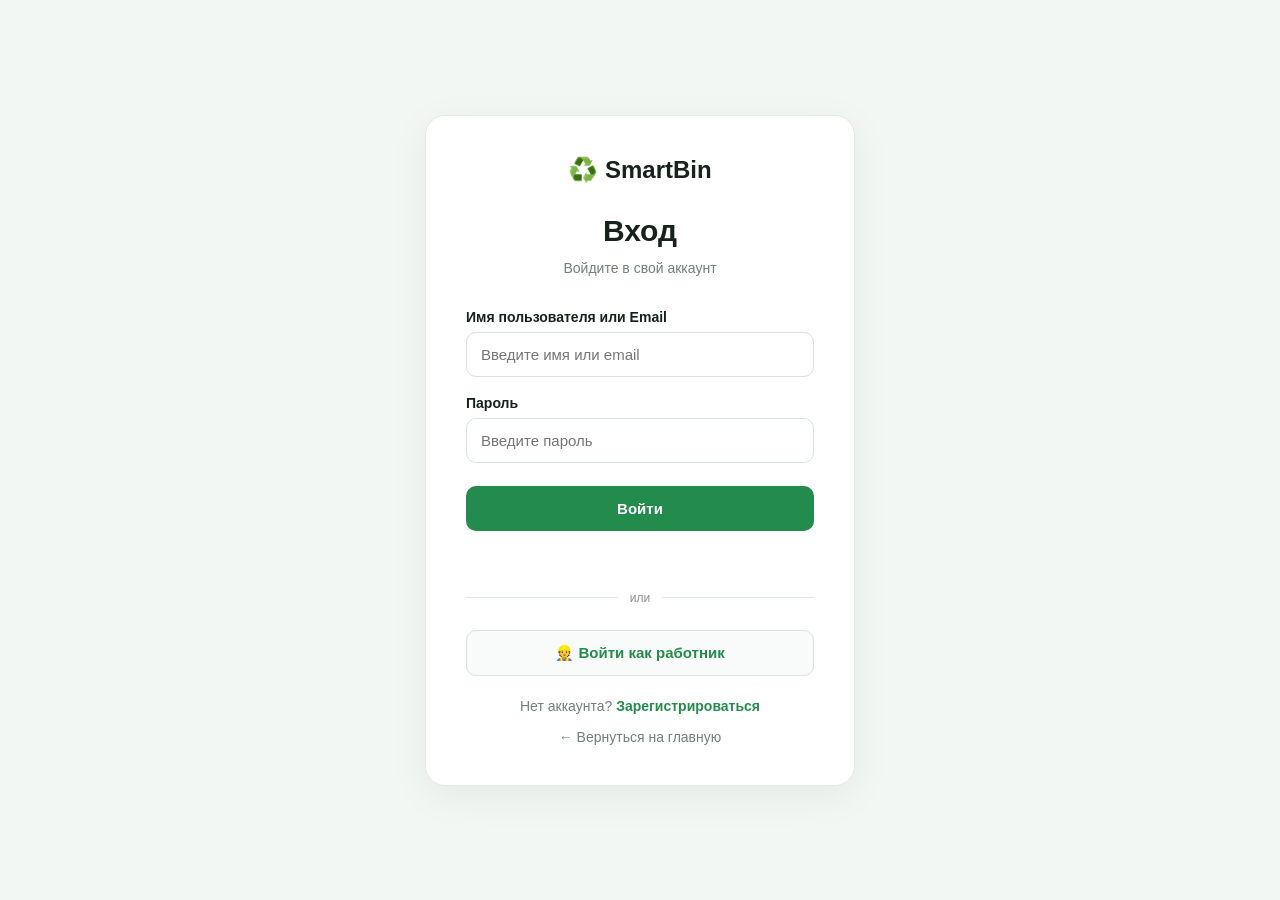
==== login.html @ 29dd36ff "Add files via upload" ====
<!DOCTYPE html>
<html lang="ru">

<head>
    <meta charset="UTF-8">

    <meta
        name="viewport"
        content="width=device-width, initial-scale=1.0"
    >

    <title>SmartBin — Вход</title>

    <link rel="stylesheet" href="login.css">
</head>

<body>

    <div class="login-page">

        <div class="login-card">

            <div class="logo">
                ♻️ SmartBin
            </div>

            <h1>
                Вход
            </h1>

            <p class="subtitle">
                Войдите в свой аккаунт
            </p>


            <form id="loginForm">

                <div class="form-group">

                    <label for="login">
                        Имя пользователя или Email
                    </label>

                    <input
                        type="text"
                        id="login"
                        placeholder="Введите имя или email"
                        required
                    >

                </div>


                <div class="form-group">

                    <label for="password">
                        Пароль
                    </label>

                    <input
                        type="password"
                        id="password"
                        placeholder="Введите пароль"
                        required
                    >

                </div>


                <button
                    type="submit"
                    id="loginButton"
                    class="login-button"
                >
                    Войти
                </button>

            </form>


            <div
                id="loginMessage"
                class="message"
            ></div>


            <div class="divider">
                <span>или</span>
            </div>


            <a
                href="worker-login.html"
                class="worker-button"
            >
                👷 Войти как работник
            </a>


            <p class="register-text">

                Нет аккаунта?

                <a href="register.html">
                    Зарегистрироваться
                </a>

            </p>


            <a
                href="index.html"
                class="back-link"
            >
                ← Вернуться на главную
            </a>

        </div>

    </div>


    <script src="login.js"></script>

</body>

</html>
---- login.css ----
* {
    box-sizing: border-box;
    margin: 0;
    padding: 0;
}

body {
    font-family: Arial, sans-serif;
    background: #f3f7f4;
    color: #17221b;
}

.login-page {
    min-height: 100vh;
    display: flex;
    align-items: center;
    justify-content: center;
    padding: 20px;
}

.login-card {
    width: 100%;
    max-width: 430px;
    background: white;
    border: 1px solid #e3ebe5;
    border-radius: 20px;
    padding: 40px;
    box-shadow: 0 10px 40px rgba(0, 0, 0, 0.06);
}

.logo {
    text-align: center;
    font-size: 24px;
    font-weight: 700;
    margin-bottom: 30px;
}

.login-icon {
    width: 70px;
    height: 70px;
    margin: 0 auto 20px;
    border-radius: 50%;
    background: #eaf5ed;
    display: flex;
    align-items: center;
    justify-content: center;
    font-size: 34px;
}

h1 {
    text-align: center;
    font-size: 30px;
    margin-bottom: 10px;
}

.subtitle {
    text-align: center;
    color: #718078;
    font-size: 14px;
    line-height: 1.5;
    margin-bottom: 30px;
}

.form-group {
    margin-bottom: 18px;
}

label {
    display: block;
    font-size: 14px;
    font-weight: 600;
    margin-bottom: 7px;
}

input {
    width: 100%;
    padding: 13px 14px;
    border: 1px solid #d9e2dc;
    border-radius: 10px;
    outline: none;
    font-size: 15px;
    transition:
        border-color 0.2s,
        box-shadow 0.2s;
}

input:focus {
    border-color: #238c4c;
    box-shadow: 0 0 0 3px rgba(35, 140, 76, 0.1);
}

.login-button {
    width: 100%;
    border: none;
    border-radius: 10px;
    padding: 14px;
    background: #238c4c;
    color: white;
    font-size: 15px;
    font-weight: 700;
    cursor: pointer;
    margin-top: 5px;
    transition: background 0.2s;
}

.login-button:hover {
    background: #19783e;
}

.login-button:disabled {
    background: #9eaaa3;
    cursor: not-allowed;
}

.message {
    min-height: 20px;
    text-align: center;
    font-size: 14px;
    margin-top: 15px;
}

.message.error {
    color: #d64b4b;
}

.message.success {
    color: #238c4c;
}

.divider {
    display: flex;
    align-items: center;
    gap: 12px;
    margin: 25px 0;
}

.divider::before,
.divider::after {
    content: "";
    height: 1px;
    background: #e3e9e5;
    flex: 1;
}

.divider span {
    color: #8a958e;
    font-size: 12px;
}

.worker-button {
    display: flex;
    align-items: center;
    justify-content: center;
    width: 100%;
    padding: 13px;
    border: 1px solid #d9e2dc;
    border-radius: 10px;
    background: #f8fbf9;
    color: #238c4c;
    text-decoration: none;
    font-size: 15px;
    font-weight: 700;
    transition:
        background 0.2s,
        border-color 0.2s,
        transform 0.2s;
}

.worker-button:hover {
    background: #eaf5ed;
    border-color: #238c4c;
    transform: translateY(-1px);
}

.register-text {
    text-align: center;
    margin-top: 22px;
    color: #718078;
    font-size: 14px;
}

.register-text a {
    color: #238c4c;
    text-decoration: none;
    font-weight: 600;
}

.register-text a:hover {
    text-decoration: underline;
}
.back-link {
    display: block;
    text-align: center;
    margin-top: 15px;
    color: #718078;
    text-decoration: none;
    font-size: 14px;
}

.back-link:hover {
    color: #238c4c;
}

@media (max-width: 500px) {
    .login-card {
        padding: 30px 22px;
    }

    h1 {
        font-size: 26px;
    }
}
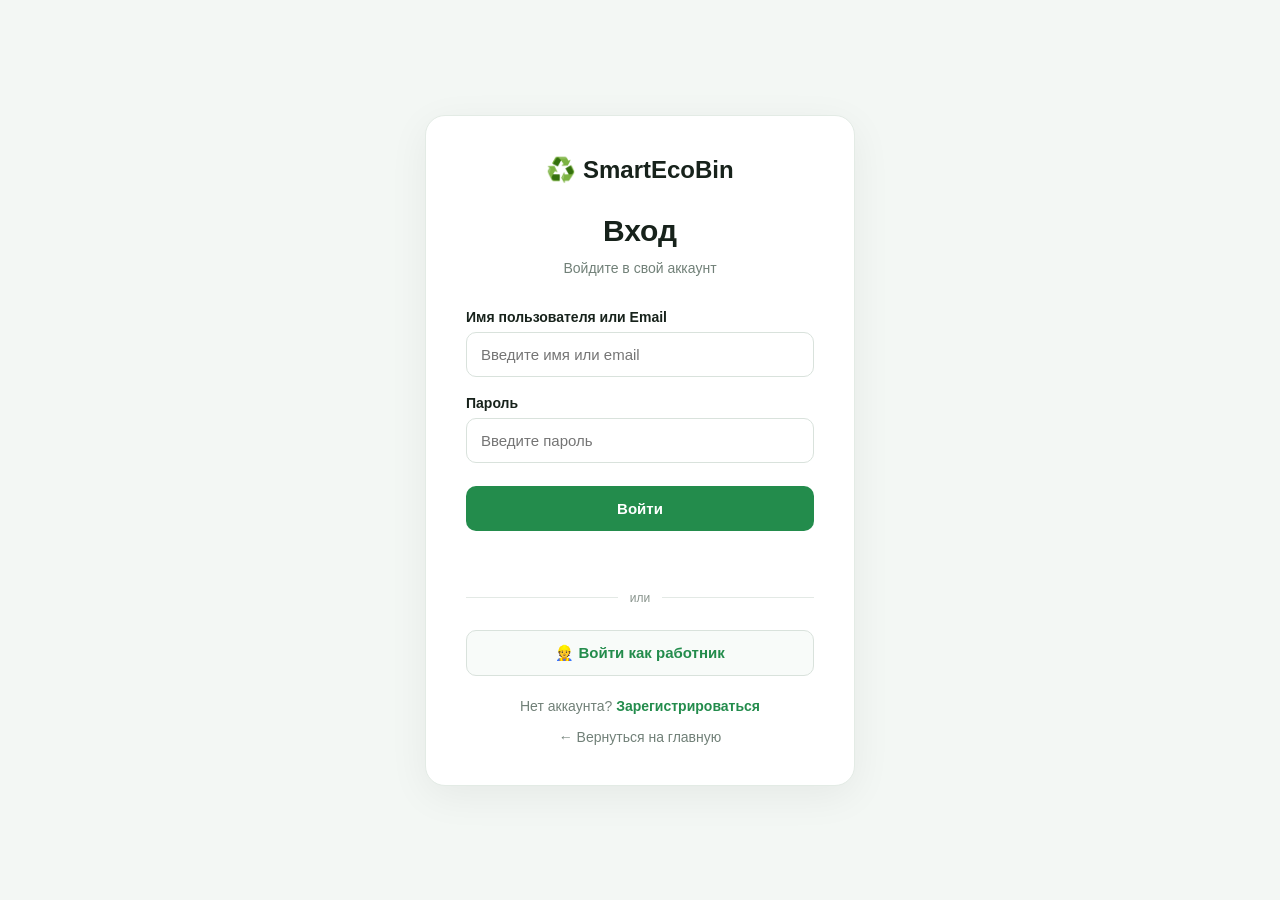
==== commit 1ae74a8e: "Update login.html" ====
--- a/login.html
+++ b/login.html
@@ -9,7 +9,7 @@
         content="width=device-width, initial-scale=1.0"
     >
 
-    <title>SmartBin — Вход</title>
+    <title>SmartEcoBin — Вход</title>
 
     <link rel="stylesheet" href="login.css">
 </head>
@@ -21,7 +21,7 @@
         <div class="login-card">
 
             <div class="logo">
-                ♻️ SmartBin
+                ♻️ SmartEcoBin
             </div>
 
             <h1>
@@ -124,4 +124,4 @@
 
 </body>
 
-</html>+</html>
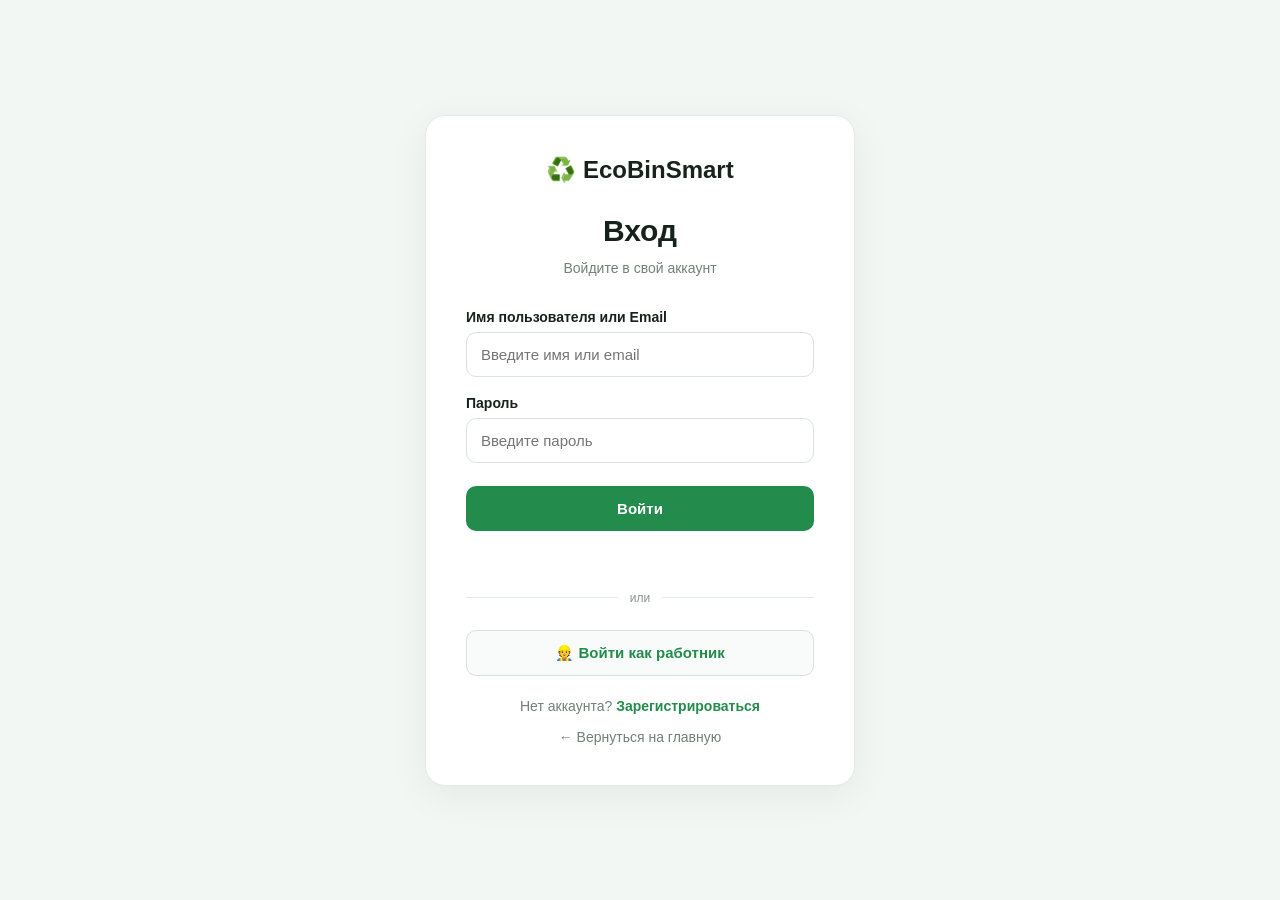
==== commit bdbd5c3e: "Update login.html" ====
--- a/login.html
+++ b/login.html
@@ -9,7 +9,7 @@
         content="width=device-width, initial-scale=1.0"
     >
 
-    <title>SmartEcoBin — Вход</title>
+    <title>EcoBinSmart — Вход</title>
 
     <link rel="stylesheet" href="login.css">
 </head>
@@ -21,7 +21,7 @@
         <div class="login-card">
 
             <div class="logo">
-                ♻️ SmartEcoBin
+                ♻️ EcoBinSmart
             </div>
 
             <h1>
